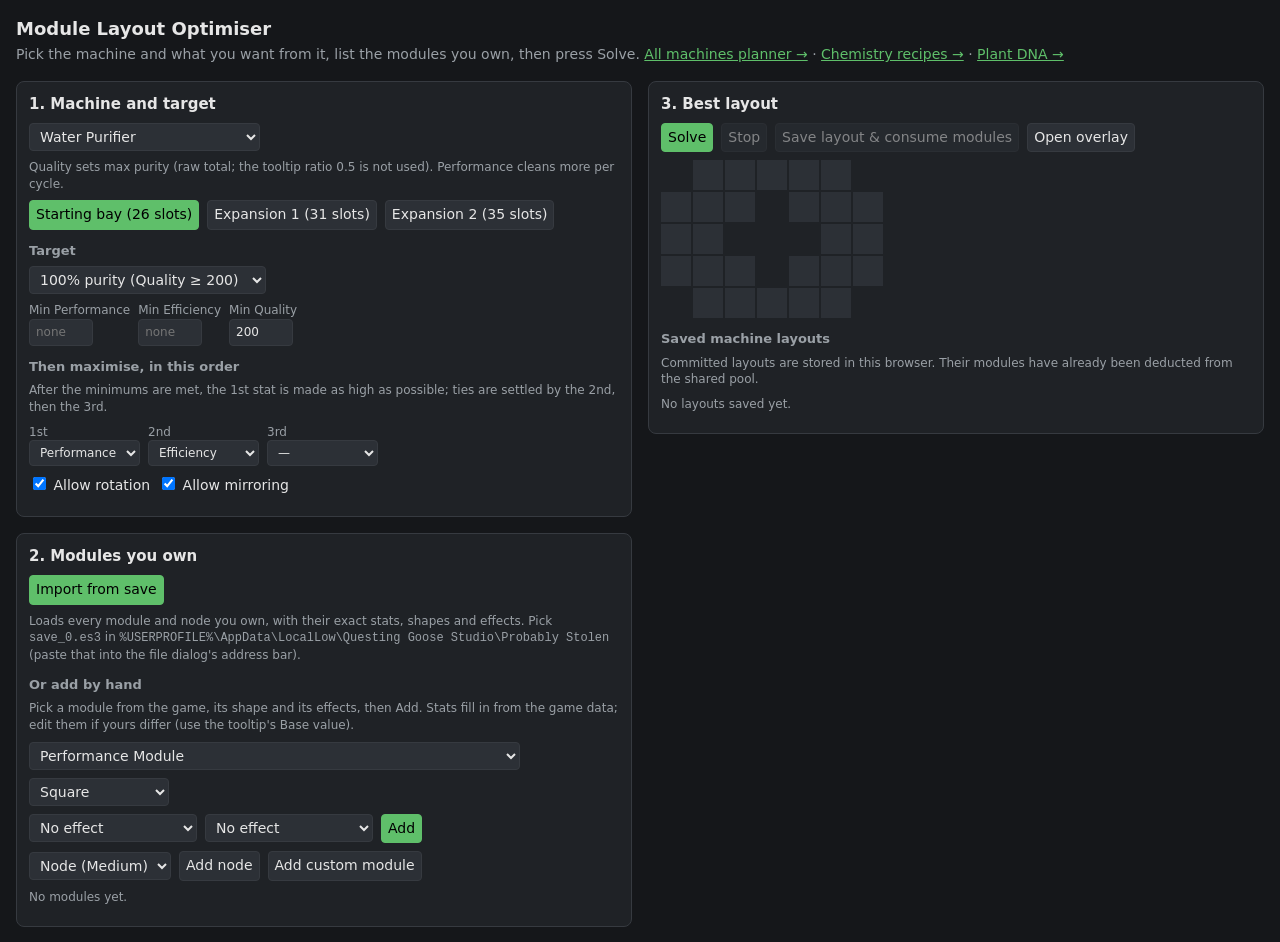
==== index.html @ c3459ebc "Add chemistry and plant DNA planners, drag ranking and save merge - chem.html: best recipes per prod" ====
<!doctype html>
<html lang="en">
<head>
<meta charset="utf-8">
<meta name="viewport" content="width=device-width,initial-scale=1">
<title>Module Layout Optimiser</title>
<link rel="stylesheet" href="style.css">
</head>
<body>
<header>
  <h1>Module Layout Optimiser</h1>
  <p>Pick the machine and what you want from it, list the modules you own, then press Solve. <a href="plan.html" style="color:var(--accent)">All machines planner →</a> · <a href="chem.html" style="color:var(--accent)">Chemistry recipes →</a> · <a href="plants.html" style="color:var(--accent)">Plant DNA →</a></p>
</header>
<main>
  <section>
    <h2>1. Machine and target</h2>
    <div class="row"><select id="machine" aria-label="Machine"></select></div>
    <p class="hint" id="machineStats"></p>
    <div class="row" id="stages"></div>
    <h3>Target</h3>
    <div class="row"><select id="preset" aria-label="Target preset"></select></div>
    <div class="row stack" id="mins"></div>
    <h3>Then maximise, in this order</h3>
    <p class="hint">After the minimums are met, the 1st stat is made as high as possible; ties are settled by the 2nd, then the 3rd.</p>
    <div class="row stack" id="priority"></div>
    <div class="row">
      <label><input type="checkbox" id="rotate"> Allow rotation</label>
      <label><input type="checkbox" id="flip"> Allow mirroring</label>
    </div>
  </section>

  <section>
    <h2>2. Modules you own</h2>
    <div class="row"><button class="primary" id="importSave">Import from save</button><input type="file" id="saveFile" accept=".es3" hidden></div>
    <p class="hint">Loads every module and node you own, with their exact stats, shapes and effects. Pick <code>save_0.es3</code> in
      <code>%USERPROFILE%\AppData\LocalLow\Questing Goose Studio\Probably Stolen</code> (paste that into the file dialog's address bar).</p>
    <h3>Or add by hand</h3>
    <p class="hint">Pick a module from the game, its shape and its effects, then Add. Stats fill in from the game data; edit them if yours differ (use the tooltip's Base value).</p>
    <div class="row">
      <select id="catModule" aria-label="Module"></select>
      <select id="catVariant" aria-label="Shape"></select>
    </div>
    <div class="row">
      <select id="catEffect1" aria-label="Effect 1"></select>
      <select id="catEffect2" aria-label="Effect 2"></select>
      <button class="primary" id="addCat">Add</button>
    </div>
    <div class="row">
      <select id="nodeKind" aria-label="Node size"></select>
      <button id="addNode">Add node</button>
      <button id="addCustom">Add custom module</button>
    </div>
    <div id="mods"></div>
  </section>

  <section>
    <h2>3. Best layout</h2>
    <div class="row"><button class="primary" id="solve">Solve</button><button id="stop" disabled>Stop</button><button id="saveLayout" disabled>Save layout & consume modules</button><button id="openOverlay" title="Small window to keep over the game. With overlay.ahk running, Ctrl+Alt+O shows/hides it.">Open overlay</button><span id="status" class="muted"></span></div>
    <div id="result"></div>
    <h3>Saved machine layouts</h3>
    <p class="hint">Committed layouts are stored in this browser. Their modules have already been deducted from the shared pool.</p>
    <div id="savedLayouts"></div>
  </section>
</main>
<script src="game-data.js"></script>
<script src="solver.js"></script>
<script src="savegame.js"></script>
<script src="ui.js"></script>
<script>
const KEY = 'ps-module-optimiser-v3';
const FLAGS = [['receiver', 'Receiver'], ['top', 'Top Mount'], ['side', 'Side Mount'], ['feedback', 'Negative Feedback']];
const { evaluate } = solverModule();

const DEFAULT = { machine: 0, stage: 0, preset: 0, mins: [null, null, 200], priority: [0, 1, null], rotate: true, flip: true, modules: [], savedLayouts: [] };
let S;
try { S = { ...structuredClone(DEFAULT), ...JSON.parse(localStorage.getItem(KEY)) }; } catch { S = structuredClone(DEFAULT); }
let result = null, worker = null;

const $ = s => document.querySelector(s);
const save = () => { try { localStorage.setItem(KEY, JSON.stringify(S)); } catch {} };
const machine = () => GAME.machines[S.machine];
const bays = () => GAME.bays[machine().bay];
const accepted = m => m.node || machine().accepts.includes(m.type || 'universal');

function applyPreset() {
  const p = machine().presets[S.preset] || machine().presets[0];
  S.mins = p.mins.slice();
  const order = [0, 1, 2].filter(k => p.weights[k] > 0).sort((a, b) => p.weights[b] - p.weights[a]);
  S.priority = [0, 1, 2].map(r => order[r] ?? null);
}

// Priority order as weights: each rank counts 1000x the next, so a higher-priority stat always wins
// (stat totals stay well under 1000).
function weightsOf() {
  const w = [0, 0, 0];
  S.priority.forEach((k, r) => { if (k !== null && w[k] === 0) w[k] = 1000 ** (2 - r); });
  return w;
}

// Base stats as the game computes them: shape variant first, then each effect, truncating each time.
function catalogStats() {
  const cat = GAME.modules[$('#catModule').value];
  const variant = cat.variants ? GAME.variants[cat.variants][$('#catVariant').value] : null;
  const effects = [$('#catEffect1').value, $('#catEffect2').value].filter(v => v !== '').map(i => GAME.effects[i]);
  let base = cat.base.slice();
  for (const mult of [variant ? variant.mult : 1, ...effects.map(e => e.mult || 1)]) base = base.map(b => Math.trunc(b * mult));
  const m = { name: cat.name + (variant && variant.mult !== 1 ? ` (${variant.name})` : ''), type: cat.type, cells: cellsOf(variant ? variant.shape : cat.shape), base, count: 1 };
  for (const e of effects) if (e.flag) m[e.flag] = true;
  if (effects.length) m.name += ' · ' + effects.map(e => e.name).join(', ');
  return m;
}

function shapeHtml(m, i) {
  const size = Math.max(3, ...m.cells.map(p => Math.max(p[0], p[1]) + 1));
  let h = `<div class="grid shape${m.node ? ' fixed' : ''}" style="grid-template-columns:repeat(${size},18px)">`;
  for (let r = 0; r < size; r++) for (let c = 0; c < size; c++)
    h += `<div ${m.node ? '' : `data-shape="${i},${r},${c}"`} class="${m.cells.some(p => p[0] === r && p[1] === c) ? 'on' : ''}"></div>`;
  return h + '</div>';
}

function renderSavedLayouts() {
  const host = $('#savedLayouts');
  if (!S.savedLayouts || !S.savedLayouts.length) {
    host.innerHTML = '<p class="hint">No layouts saved yet.</p>';
    return;
  }
  host.innerHTML = S.savedLayouts.map((x, i) => {
    x.inserted = Array.isArray(x.inserted) ? x.inserted : x.placements.map(() => false);
    const done = x.inserted.filter(Boolean).length;
    const components = x.placements.map((p, n) => {
      const m = x.modules[p.id];
      return `<div class="component-row${x.inserted[n] ? ' done' : ''}" style="--component-color:${color(n + 1)}">
        <label><input type="checkbox" data-layout="${i}" data-component="${n}" ${x.inserted[n] ? 'checked' : ''}>
        <span class="component-name"><b>${m.node ? 'Node' : 'Module'} ${n + 1}:</b> ${esc(m.name)}</span></label>
        <span class="muted">${p.cells.length} cell${p.cells.length === 1 ? '' : 's'}</span>
      </div>`;
    }).join('');
    return `<div class="mod saved-layout">
      <div class="fields">
        <div class="layout-actions"><b>${esc(x.machineName)} — ${esc(x.stageName)}</b><button class="delete-layout" data-delete-layout="${i}">Delete layout</button></div>
        <span class="muted">${new Date(x.savedAt).toLocaleString()} · ${x.placements.length} components</span>
        ${boardHtml(x.layout, x.placements, x.modules)}
        <span>${STATS.map((s, k) => `${s}: ${fmt(x.totals[k])}%`).join(' · ')}</span>
        <div class="layout-actions"><b>Installation checklist</b><span class="progress">${done}/${x.placements.length} installed</span></div>
        <div class="component-list">${components}</div>
      </div>
    </div>`;
  }).join('');
}

// Identifies the same kind of module across the pool, saved layouts and re-imports.
const signature = m => JSON.stringify([m.name, m.type, m.cells, m.base, m.node, m.receiver, m.top, m.side, m.feedback]);

function restoreLayoutModules(x) {
  const used = {};
  x.placements.forEach(p => used[p.id] = (used[p.id] || 0) + 1);
  for (const [id, count] of Object.entries(used)) {
    const source = x.modules[+id];
    if (!source) continue;
    const key = signature(source);
    let existing = S.modules.find(m => signature(m) === key);
    if (existing) existing.count = (existing.count || 0) + count;
    else S.modules.push({ ...structuredClone(source), count });
  }
}

function render() {
  save();
  const mc = machine();
  $('#machine').innerHTML = GAME.machines.map((m, i) => `<option value="${i}" ${i === S.machine ? 'selected' : ''}>${esc(m.name)}</option>`).join('');
  $('#machineStats').textContent = mc.stats;
  $('#stages').innerHTML = bays().map((b, i) => `<button data-stage="${i}" class="${i === S.stage ? 'on' : ''}">${esc(b.name)}</button>`).join('');
  $('#preset').innerHTML = mc.presets.map((p, i) => `<option value="${i}" ${i === S.preset ? 'selected' : ''}>${esc(p.label)}</option>`).join('');
  $('#mins').innerHTML = STATS.map((s, k) => `<label>Min ${s}<input type="number" data-min="${k}" value="${S.mins[k] ?? ''}" placeholder="none"></label>`).join('');
  $('#priority').innerHTML = ['1st', '2nd', '3rd'].map((label, r) => `<label>${label}<select data-prio="${r}">
    <option value="">—</option>${STATS.map((s, k) => `<option value="${k}" ${S.priority[r] === k ? 'selected' : ''}>${s}</option>`).join('')}</select></label>`).join('');
  $('#rotate').checked = S.rotate; $('#flip').checked = S.flip;

  // Catalog pickers: modules this machine accepts first.
  const sel = $('#catModule').value;
  const cat = GAME.modules.map((m, i) => ({ m, i })).sort((a, b) => accepted(b.m) - accepted(a.m));
  $('#catModule').innerHTML = cat.map(({ m, i }) => `<option value="${i}">${esc(m.name)}${accepted(m) ? '' : ' (not for this machine)'}</option>`).join('');
  if (sel !== '') $('#catModule').value = sel;
  renderVariants();
  const effOpts = '<option value="">No effect</option>' + GAME.effects.map((e, i) => `<option value="${i}">${esc(e.name)}</option>`).join('');
  for (const id of ['#catEffect1', '#catEffect2']) { const v = $(id).value; $(id).innerHTML = effOpts; $(id).value = v; }
  $('#nodeKind').innerHTML = GAME.nodes.map((n, i) => `<option value="${i}">${esc(n.name)}</option>`).join('');

  $('#mods').innerHTML = S.modules.map((m, i) => `<div class="mod${accepted(m) ? '' : ' off'}" data-m="${i}">${shapeHtml(m, i)}
    <div class="fields">
      <div class="row" style="margin:0">
        <span class="swatch" style="background:${color(i)}"></span>
        <input data-f="name" value="${esc(m.name)}" aria-label="Name" style="flex:1">
      </div>
      ${m.node ? '<span class="muted">Node: no own stats. Gets 20% of the base stats of each module touching it.</span>' : `
      <div class="row stack" style="margin:0">
        ${STATS.map((s, k) => `<label>${s}<input type="number" data-s="${k}" value="${m.base[k]}"></label>`).join('')}
      </div>
      <div class="row flags" style="margin:0">
        ${FLAGS.map(([f, label]) => `<label><input type="checkbox" data-f="${f}" ${m[f] ? 'checked' : ''}> ${label}</label>`).join('')}
      </div>`}
      <div class="row" style="margin:0">
        <label class="muted">Count <input type="number" min="0" data-f="count" value="${m.count}"></label>
        <button data-dup="${i}">Copy</button><button data-del="${i}">Remove</button>
        ${accepted(m) ? '' : '<span class="warn">Not accepted by this machine</span>'}
      </div>
    </div></div>`).join('') || '<p class="hint">No modules yet.</p>';
  renderResult();
  renderSavedLayouts();
}

function renderVariants() {
  const cat = GAME.modules[$('#catModule').value || 0];
  const v = $('#catVariant').value;
  $('#catVariant').innerHTML = cat.variants ? GAME.variants[cat.variants].map((x, i) => `<option value="${i}">${esc(x.name)}</option>`).join('') : '<option value="">Fixed shape</option>';
  $('#catVariant').disabled = !cat.variants;
  if (cat.variants && v !== '' && v < GAME.variants[cat.variants].length) $('#catVariant').value = v;
}

function renderResult() {
  const layout = bays()[S.stage].layout, g = gridOf(layout);
  const r = result && result.machine === S.machine && result.stage === S.stage ? result : null;
  const board = r && r.placements.length ? boardHtml(layout, r.placements, r.mods) : (() => {
    let h = `<div class="grid" style="grid-template-columns:repeat(${g.cols},30px)">`;
    for (let i = 0; i < g.rows * g.cols; i++) h += g.usable[i] ? '<div></div>' : '<div class="x"></div>';
    return h + '</div>';
  })();
  if (!r || !r.placements.length) { $('#result').innerHTML = board + (r && r.note ? `<p class="${r.noteClass}">${esc(r.note)}</p>` : ''); return; }

  const byId = Object.fromEntries(r.types.map(t => [t.id, t]));
  const { totals, items } = evaluate(g, r.placements, byId);
  const mins = r.mins;
  const tot = STATS.map((s, k) => {
    const need = mins[k] === null ? '' : totals[k] >= mins[k] ? ` <span class="ok">≥ ${mins[k]} ✓</span>` : ` <span class="bad">needs ${mins[k]}</span>`;
    return `<tr><td>${s}</td><td>${fmt(totals[k])}%${need}</td></tr>`;
  }).join('');
  const readout = machine().readout(...totals).map(line => `<tr><td colspan="2">${esc(line)}</td></tr>`).join('');
  const rows = r.placements.map((p, n) => {
    const m = r.mods[p.id];
    return `<tr><td><span class="swatch" style="background:${color(n + 1)}"></span>${m.node ? 'N' : ''}${n + 1}. ${esc(m.name)}</td><td>${items[n].map(fmt).join(' / ')}</td></tr>`;
  }).join('');
  $('#result').innerHTML = `${board}
    ${r.note ? `<p class="${r.noteClass}">${esc(r.note)}</p>` : ''}
    <table><tr><td colspan="2"><b>Totals</b></td></tr>${tot}</table>
    <table><tr><td colspan="2"><b>${esc(machine().name)}</b></td></tr>${readout}</table>
    <table><tr><td colspan="2"><b>Placed items</b> <span class="muted">(Performance / Efficiency / Quality, with bonuses)</span></td></tr>${rows}</table>`;
}

function solveNow() {
  const g = gridOf(bays()[S.stage].layout);
  const mods = structuredClone(S.modules);
  const types = mods.map((m, id) => ({ id, cells: m.cells, count: accepted(m) ? m.count : 0, base: m.node ? [0, 0, 0] : m.base,
    node: !!m.node, receiver: !!m.receiver, top: !!m.top, side: !!m.side, feedback: !!m.feedback }));
  const opts = { weights: weightsOf(), mins: S.mins.slice(), rotate: S.rotate, flip: S.flip, heuristicMs: 5000, timeLimitMs: 60000 };
  const base = { machine: S.machine, stage: S.stage, mods, types, mins: opts.mins };
  const t0 = Date.now();
  const show = (r, note, noteClass) => { result = { ...base, ...r, note, noteClass }; renderResult(); };
  const finish = () => { worker = null; $('#solve').disabled = false; $('#stop').disabled = true; $('#saveLayout').disabled = !(result && result.found && result.placements.length); };
  $('#solve').disabled = true; $('#stop').disabled = false; $('#saveLayout').disabled = true;
  $('#status').textContent = 'Solving…';

  worker = startSolver({ grid: g, types, opts },
    r => { show(r); $('#status').textContent = `Solving… best so far after ${((Date.now() - t0) / 1000).toFixed(1)} s`; },
    r => {
      const secs = ((Date.now() - t0) / 1000).toFixed(1);
      if (r.found) {
        show(r);
        $('#status').textContent = r.optimal ? `Best possible layout (${secs} s)` : `Best layout found (${secs} s). Too many combinations to prove nothing beats it.`;
        return finish();
      }
      // Target out of reach: show the layout that gets closest to the minimums.
      const cons = [0, 1, 2].filter(k => opts.mins[k] !== null);
      $('#status').textContent = 'Target not reachable. Finding the closest layout…';
      worker = startSolver({ grid: g, types, opts: { ...opts, mins: [null, null, null], weights: [0, 1, 2].map(k => +cons.includes(k)) } },
        x => show(x),
        x => {
          const gap = cons.map(k => `${STATS[k]} ${x.totals[k]} of ${opts.mins[k]}`).join(', ');
          show(x, `Target not reachable with these modules. Closest: ${gap}.`, 'bad');
          $('#status').textContent = x.optimal ? 'Closest possible layout' : 'Closest found before time limit';
          finish();
        });
    });
}

function saveLayoutAndConsume() {
  if (!result || !result.found || !result.placements.length) return;
  const used = {};
  for (const p of result.placements) used[p.id] = (used[p.id] || 0) + 1;

  // Validate the whole allocation before changing the inventory.
  for (const [id, n] of Object.entries(used)) {
    const available = result.mods[+id]?.count || 0;
    if (n > available) {
      alert(`Cannot save: ${result.mods[+id]?.name || 'A module'} has only ${available} available, but the layout uses ${n}.`);
      return;
    }
  }

  const bay = bays()[S.stage];
  const grid = gridOf(bay.layout);
  const byId = Object.fromEntries(result.types.map(t => [t.id, t]));
  const evaluated = evaluate(grid, result.placements, byId);
  S.savedLayouts = S.savedLayouts || [];
  S.savedLayouts.push({
    machine: S.machine,
    machineName: machine().name,
    stage: S.stage,
    stageName: bay.name,
    layout: bay.layout.slice(),
    placements: structuredClone(result.placements),
    inserted: result.placements.map(() => false),
    modules: structuredClone(result.mods),
    totals: evaluated.totals,
    savedAt: new Date().toISOString()
  });

  // The solver's IDs correspond to the inventory entries captured when Solve was pressed.
  // Consume only the placed quantity; any unused copies remain in the pool.
  for (const [id, n] of Object.entries(used)) {
    const m = S.modules[+id];
    if (m) m.count = Math.max(0, m.count - n);
  }
  S.modules = S.modules.filter(m => m.count > 0);

  clearResult();
  render();
  $('#status').textContent = 'Layout saved. Used modules have been removed from the available pool.';
}

function stopNow() {
  if (worker) worker.terminate();
  if (result) { result.note = 'Stopped early: this is the best layout found so far.'; result.noteClass = 'warn'; }
  $('#status').textContent = 'Stopped';
  worker = null; $('#solve').disabled = false; $('#stop').disabled = true; $('#saveLayout').disabled = !(result && result.found && result.placements.length);
  renderResult();
}

const clearResult = () => { result = null; $('#status').textContent = ''; if ($('#saveLayout')) $('#saveLayout').disabled = true; };

async function importSave(file) {
  if (!file) return;
  let mods;
  try { mods = readSaveModules(await file.text(), GAME.effects); } catch (err) { alert('Could not read that save: ' + err.message); return; }
  if (!mods.length) { alert('No owned modules or nodes found in that file. Pick save_0.es3 (not saves_index.es3 or SaveFile.es3).'); return; }
  // Modules in saved layouts are still owned in the save; keep them out of the free pool.
  let reserved = 0, unmatched = 0;
  for (const x of S.savedLayouts || []) for (const p of x.placements) {
    const m = mods.find(m => m.count > 0 && signature(m) === signature(x.modules[p.id]));
    if (m) { m.count--; reserved++; } else unmatched++;
  }
  mods = mods.filter(m => m.count > 0);
  const total = mods.reduce((s, m) => s + m.count, 0);
  if (S.modules.length && !confirm(`Replace your ${S.modules.length} module entries with the ${total} free items from the save?`)) return;
  S.modules = mods;
  clearResult(); render();
  $('#status').textContent = `Imported ${total} free items (${mods.length} kinds) from ${file.name}` +
    (reserved ? `; ${reserved} kept aside for saved layouts` : '') +
    (unmatched ? `; ${unmatched} saved-layout items no longer match the save (stats changed?)` : '');
}

document.addEventListener('click', e => {
  const d = e.target.dataset, id = e.target.id;
  if (d.stage) { S.stage = +d.stage; clearResult(); render(); }
  else if (d.shape) {
    const [i, r, c] = d.shape.split(',').map(Number), m = S.modules[i];
    const k = m.cells.findIndex(p => p[0] === r && p[1] === c);
    k >= 0 ? m.cells.splice(k, 1) : m.cells.push([r, c]);
    clearResult(); render();
  }
  else if (d.dup) { S.modules.splice(+d.dup + 1, 0, structuredClone(S.modules[d.dup])); clearResult(); render(); }
  else if (d.del) { S.modules.splice(+d.del, 1); clearResult(); render(); }
  else if (id === 'addCat') { S.modules.push(catalogStats()); clearResult(); render(); }
  else if (id === 'addNode') {
    const n = GAME.nodes[$('#nodeKind').value];
    S.modules.push({ name: n.name, cells: cellsOf(n.shape), base: [0, 0, 0], count: 1, node: true });
    clearResult(); render();
  }
  else if (id === 'addCustom') {
    S.modules.push({ name: `Custom module ${S.modules.length + 1}`, type: 'universal', cells: [[1, 1]], base: [0, 0, 0], count: 1 });
    clearResult(); render();
  }
  else if (id === 'importSave') $('#saveFile').click();
  else if (id === 'solve') solveNow();
  else if (id === 'stop') stopNow();
  else if (id === 'saveLayout') saveLayoutAndConsume();
  else if (id === 'openOverlay') window.open('overlay.html', 'LayoutOverlay', 'popup,width=460,height=820');
  else if (d.deleteLayout !== undefined) {
    const i = +d.deleteLayout, x = S.savedLayouts[i];
    if (x && confirm(`Delete ${x.machineName} — ${x.stageName}? Its consumed modules will be returned to the available pool.`)) {
      restoreLayoutModules(x); S.savedLayouts.splice(i, 1); save(); render();
      $('#status').textContent = 'Layout deleted and its modules returned to the pool.';
    }
  }
});

document.addEventListener('change', e => {
  const t = e.target, d = t.dataset;
  if (d.layout !== undefined && d.component !== undefined) {
    const x = S.savedLayouts[+d.layout];
    if (x) { x.inserted = Array.isArray(x.inserted) ? x.inserted : x.placements.map(() => false); x.inserted[+d.component] = t.checked; save(); renderSavedLayouts(); }
    return;
  }
  if (t.id === 'machine') { S.machine = +t.value; S.stage = 0; S.preset = 0; applyPreset(); }
  else if (t.id === 'preset') { S.preset = +t.value; applyPreset(); }
  else if (t.id === 'catModule') { renderVariants(); return; }
  else if (['catVariant', 'catEffect1', 'catEffect2', 'nodeKind'].includes(t.id)) return;
  else if (t.id === 'rotate') S.rotate = t.checked;
  else if (t.id === 'flip') S.flip = t.checked;
  else if (d.min) S.mins[d.min] = t.value === '' ? null : parseInt(t.value, 10);
  else if (d.prio) S.priority[d.prio] = t.value === '' ? null : +t.value;
  else if (t.id === 'saveFile') { importSave(t.files[0]); t.value = ''; return; }
  else if (d.s || d.f) {
    const m = S.modules[t.closest('.mod').dataset.m];
    if (d.s) m.base[d.s] = parseInt(t.value, 10) || 0;
    else m[d.f] = t.type === 'checkbox' ? t.checked : d.f === 'count' ? Math.max(0, t.value | 0) : t.value;
  }
  else return;
  clearResult(); render();
});

render();
</script>
</body>
</html>
---- style.css ----
:root { --bg:#15171a; --panel:#1f2226; --line:#363a40; --text:#e6e6e6; --muted:#9aa0a6; --cell:#2c3036; --accent:#5fbf6a; --warn:#e0a84f; --bad:#e06c6c; }
* { box-sizing: border-box; }
body { margin: 0; background: var(--bg); color: var(--text); font: 14px/1.4 system-ui, sans-serif; }
header { max-width: none; margin: 0 auto; padding: 16px 16px 0; }
h1 { margin: 0; font-size: 18px; }
header p { margin: 4px 0 0; color: var(--muted); }
main { max-width: none; margin: 0 auto; padding: 16px; display: grid; gap: 16px; grid-template-columns: repeat(auto-fit, minmax(min(100%, 360px), 1fr)); align-items: start; }
section { background: var(--panel); border: 1px solid var(--line); border-radius: 8px; padding: 12px; min-width: 0; }
h2 { margin: 0 0 8px; font-size: 15px; }
h3 { margin: 12px 0 6px; font-size: 13px; color: var(--muted); font-weight: 600; }
.hint { color: var(--muted); font-size: 12px; margin: 0 0 8px; }
input, button, select { font: inherit; color: var(--text); background: var(--cell); border: 1px solid var(--line); border-radius: 4px; padding: 4px 6px; }
select { max-width: 100%; }
input[type=number] { width: 64px; }
button { cursor: pointer; }
button:hover { border-color: var(--accent); }
button.on, button.primary { background: var(--accent); color: #000; border-color: var(--accent); }
button:disabled { opacity: .5; cursor: default; }
.row { display: flex; gap: 8px; align-items: center; flex-wrap: wrap; margin-bottom: 8px; }
.stack label { display: inline-flex; flex-direction: column; font-size: 12px; color: var(--muted); }
.grid { display: inline-grid; gap: 2px; }
.grid div { width: 30px; height: 30px; background: var(--cell); border-radius: 0; display: flex; align-items: center; justify-content: center; font-size: 10px; font-weight: 800; color: #080a0c; position:relative; }
.grid div.part { outline: 2px solid rgba(255,255,255,.82); outline-offset: -2px; }
.grid div.part.origin::after { content:'•'; position:absolute; top:0; left:2px; font-size:9px; line-height:9px; color:#fff; text-shadow:0 1px 2px #000; }
.component-list { display:grid; gap:5px; margin-top:8px; }
.component-row { display:flex; align-items:center; gap:8px; padding:6px 8px; border:1px solid var(--line); border-left:4px solid var(--component-color); border-radius:4px; }
.component-row.done { opacity:.62; background:#202a24; }
.component-row.done .component-name { text-decoration:line-through; }
.component-row label { display:flex; align-items:center; gap:6px; flex:1; cursor:pointer; }
.component-row input { accent-color:var(--accent); }
.delete-layout { border-color:var(--bad); color:#ffb5b5; }
.layout-actions { display:flex; justify-content:space-between; align-items:center; gap:8px; flex-wrap:wrap; }
.progress { color:var(--muted); font-size:12px; }
.grid div.x { background: transparent; }
.grid.shape div { width: 18px; height: 18px; cursor: pointer; }
.grid.shape div.on { background: var(--accent); }
.grid.shape.fixed div { cursor: default; }
.grid.shape.fixed div.on { background: #d9b46a; }
.mod { display: flex; gap: 12px; padding: 10px 0; border-top: 1px solid var(--line); }
.mod.off { opacity: .45; }
.mod .fields { display: flex; flex-direction: column; gap: 6px; flex: 1; min-width: 0; }
.flags label { font-size: 12px; color: var(--muted); }
.muted { color: var(--muted); font-size: 12px; }
.ok { color: var(--accent); } .bad { color: var(--bad); } .warn { color: var(--warn); }
table { border-collapse: collapse; margin-top: 8px; }
td { padding: 2px 10px 2px 0; }
.swatch { display: inline-block; width: 12px; height: 12px; border-radius: 2px; vertical-align: middle; margin-right: 4px; }

/* Medium windows: two columns, setup on the left and results on the right. */
@media (min-width: 760px) and (max-width: 1399px) {
  main { grid-template-columns: minmax(0, 1fr) minmax(0, 1fr); }
  main > section:nth-of-type(3) { grid-column: 2; grid-row: 1 / span 2; }
}

/* Result boards: cells follow the board's own size (--cs) and the board never shrinks in a narrow column. */
.grid.board { flex: none; }
.grid.board div { width: var(--cs, 30px); height: var(--cs, 30px); font-size: calc(var(--cs, 30px) / 3); }
.boards figure { flex: none; }

/* Results stay in view while the setup column scrolls (whenever there is more than one column). */
@media (min-width: 760px) {
  main > section:last-of-type { position: sticky; top: 8px; max-height: calc(100vh - 16px); overflow: auto; }
}
/* Lists flow into extra columns when their panel is wide enough. */
#mods { display: grid; column-gap: 16px; grid-template-columns: repeat(auto-fill, minmax(min(100%, 380px), 1fr)); }
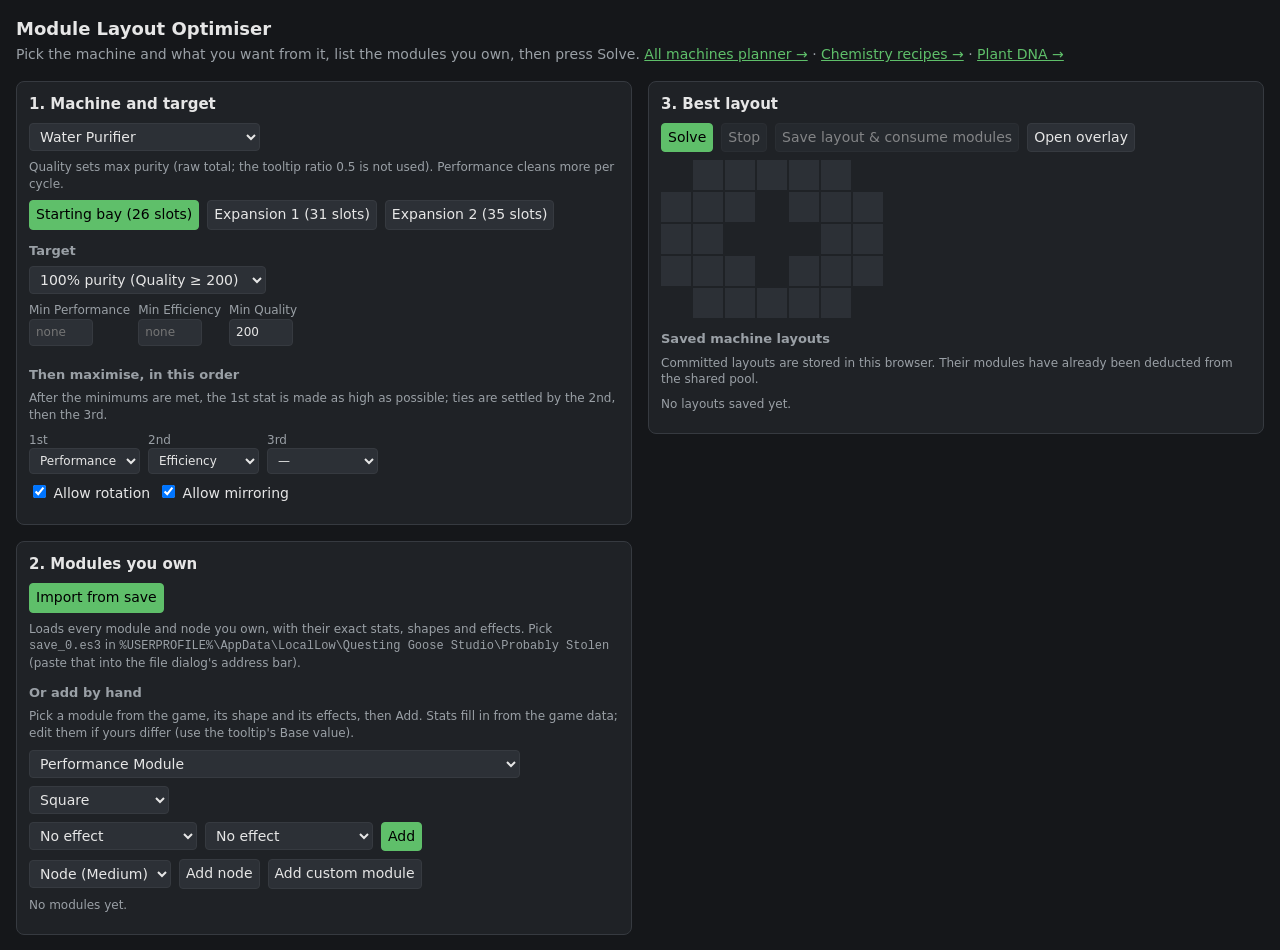
==== commit 3e506201: "Furnace Blast option, locked machines, DNA job labels - Solver: `fixed` pre-placed items and `requir" ====
--- a/index.html
+++ b/index.html
@@ -20,6 +20,7 @@
     <h3>Target</h3>
     <div class="row"><select id="preset" aria-label="Target preset"></select></div>
     <div class="row stack" id="mins"></div>
+    <div class="row" id="option"></div>
     <h3>Then maximise, in this order</h3>
     <p class="hint">After the minimums are met, the 1st stat is made as high as possible; ties are settled by the 2nd, then the 3rd.</p>
     <div class="row stack" id="priority"></div>
@@ -55,7 +56,7 @@
 
   <section>
     <h2>3. Best layout</h2>
-    <div class="row"><button class="primary" id="solve">Solve</button><button id="stop" disabled>Stop</button><button id="saveLayout" disabled>Save layout & consume modules</button><button id="openOverlay" title="Small window to keep over the game. With overlay.ahk running, Ctrl+Alt+O shows/hides it.">Open overlay</button><span id="status" class="muted"></span></div>
+    <div class="row"><button class="primary" id="solve">Solve</button><button id="stop" disabled>Stop</button><button id="saveLayout" disabled>Save layout & consume modules</button><button id="openOverlay" title="Small always-on-top window to keep over the game (Chrome or Edge; run the game windowed or borderless). Keep this tab open: the overlay closes with it.">Open overlay</button><span id="status" class="muted"></span></div>
     <div id="result"></div>
     <h3>Saved machine layouts</h3>
     <p class="hint">Committed layouts are stored in this browser. Their modules have already been deducted from the shared pool.</p>
@@ -85,6 +86,7 @@
 function applyPreset() {
   const p = machine().presets[S.preset] || machine().presets[0];
   S.mins = p.mins.slice();
+  if (p.blast !== undefined) S.blast = p.blast; // Furnace presets say whether the Blast module is used
   const order = [0, 1, 2].filter(k => p.weights[k] > 0).sort((a, b) => p.weights[b] - p.weights[a]);
   S.priority = [0, 1, 2].map(r => order[r] ?? null);
 }
@@ -171,6 +173,8 @@
   $('#machineStats').textContent = mc.stats;
   $('#stages').innerHTML = bays().map((b, i) => `<button data-stage="${i}" class="${i === S.stage ? 'on' : ''}">${esc(b.name)}</button>`).join('');
   $('#preset').innerHTML = mc.presets.map((p, i) => `<option value="${i}" ${i === S.preset ? 'selected' : ''}>${esc(p.label)}</option>`).join('');
+  const opt = mc.option, have = opt && requiredModule(mc, true, S.modules.filter(accepted)) !== null;
+  $('#option').innerHTML = opt ? `<label><input type="checkbox" id="blast" ${S.blast ? 'checked' : ''}> ${esc(opt.label)}</label>${S.blast && !have ? ` <span class="bad">Add a ${esc(opt.module)} to your modules first.</span>` : ''}` : '';
   $('#mins').innerHTML = STATS.map((s, k) => `<label>Min ${s}<input type="number" data-min="${k}" value="${S.mins[k] ?? ''}" placeholder="none"></label>`).join('');
   $('#priority').innerHTML = ['1st', '2nd', '3rd'].map((label, r) => `<label>${label}<select data-prio="${r}">
     <option value="">—</option>${STATS.map((s, k) => `<option value="${k}" ${S.priority[r] === k ? 'selected' : ''}>${s}</option>`).join('')}</select></label>`).join('');
@@ -234,7 +238,7 @@
     const need = mins[k] === null ? '' : totals[k] >= mins[k] ? ` <span class="ok">≥ ${mins[k]} ✓</span>` : ` <span class="bad">needs ${mins[k]}</span>`;
     return `<tr><td>${s}</td><td>${fmt(totals[k])}%${need}</td></tr>`;
   }).join('');
-  const readout = machine().readout(...totals).map(line => `<tr><td colspan="2">${esc(line)}</td></tr>`).join('');
+  const readout = machine().readout(...totals, { blast: r.blast }).map(line => `<tr><td colspan="2">${esc(line)}</td></tr>`).join('');
   const rows = r.placements.map((p, n) => {
     const m = r.mods[p.id];
     return `<tr><td><span class="swatch" style="background:${color(n + 1)}"></span>${m.node ? 'N' : ''}${n + 1}. ${esc(m.name)}</td><td>${items[n].map(fmt).join(' / ')}</td></tr>`;
@@ -251,8 +255,10 @@
   const mods = structuredClone(S.modules);
   const types = mods.map((m, id) => ({ id, cells: m.cells, count: accepted(m) ? m.count : 0, base: m.node ? [0, 0, 0] : m.base,
     node: !!m.node, receiver: !!m.receiver, top: !!m.top, side: !!m.side, feedback: !!m.feedback }));
-  const opts = { weights: weightsOf(), mins: S.mins.slice(), rotate: S.rotate, flip: S.flip, heuristicMs: 5000, timeLimitMs: 60000 };
-  const base = { machine: S.machine, stage: S.stage, mods, types, mins: opts.mins };
+  // A machine option (Furnace: Blast) makes the layout include that module.
+  const need = requiredModule(machine(), !!S.blast, mods.map((m, i) => ({ name: m.name, count: types[i].count })));
+  const opts = { weights: weightsOf(), mins: S.mins.slice(), require: need === null ? null : [need], rotate: S.rotate, flip: S.flip, heuristicMs: 5000, timeLimitMs: 60000 };
+  const base = { machine: S.machine, stage: S.stage, mods, types, mins: opts.mins, blast: need !== null };
   const t0 = Date.now();
   const show = (r, note, noteClass) => { result = { ...base, ...r, note, noteClass }; renderResult(); };
   const finish = () => { worker = null; $('#solve').disabled = false; $('#stop').disabled = true; $('#saveLayout').disabled = !(result && result.found && result.placements.length); };
@@ -383,7 +389,7 @@
   else if (id === 'solve') solveNow();
   else if (id === 'stop') stopNow();
   else if (id === 'saveLayout') saveLayoutAndConsume();
-  else if (id === 'openOverlay') window.open('overlay.html', 'LayoutOverlay', 'popup,width=460,height=820');
+  else if (id === 'openOverlay') showOverlay();
   else if (d.deleteLayout !== undefined) {
     const i = +d.deleteLayout, x = S.savedLayouts[i];
     if (x && confirm(`Delete ${x.machineName} — ${x.stageName}? Its consumed modules will be returned to the available pool.`)) {
@@ -402,6 +408,7 @@
   }
   if (t.id === 'machine') { S.machine = +t.value; S.stage = 0; S.preset = 0; applyPreset(); }
   else if (t.id === 'preset') { S.preset = +t.value; applyPreset(); }
+  else if (t.id === 'blast') S.blast = t.checked;
   else if (t.id === 'catModule') { renderVariants(); return; }
   else if (['catVariant', 'catEffect1', 'catEffect2', 'nodeKind'].includes(t.id)) return;
   else if (t.id === 'rotate') S.rotate = t.checked;
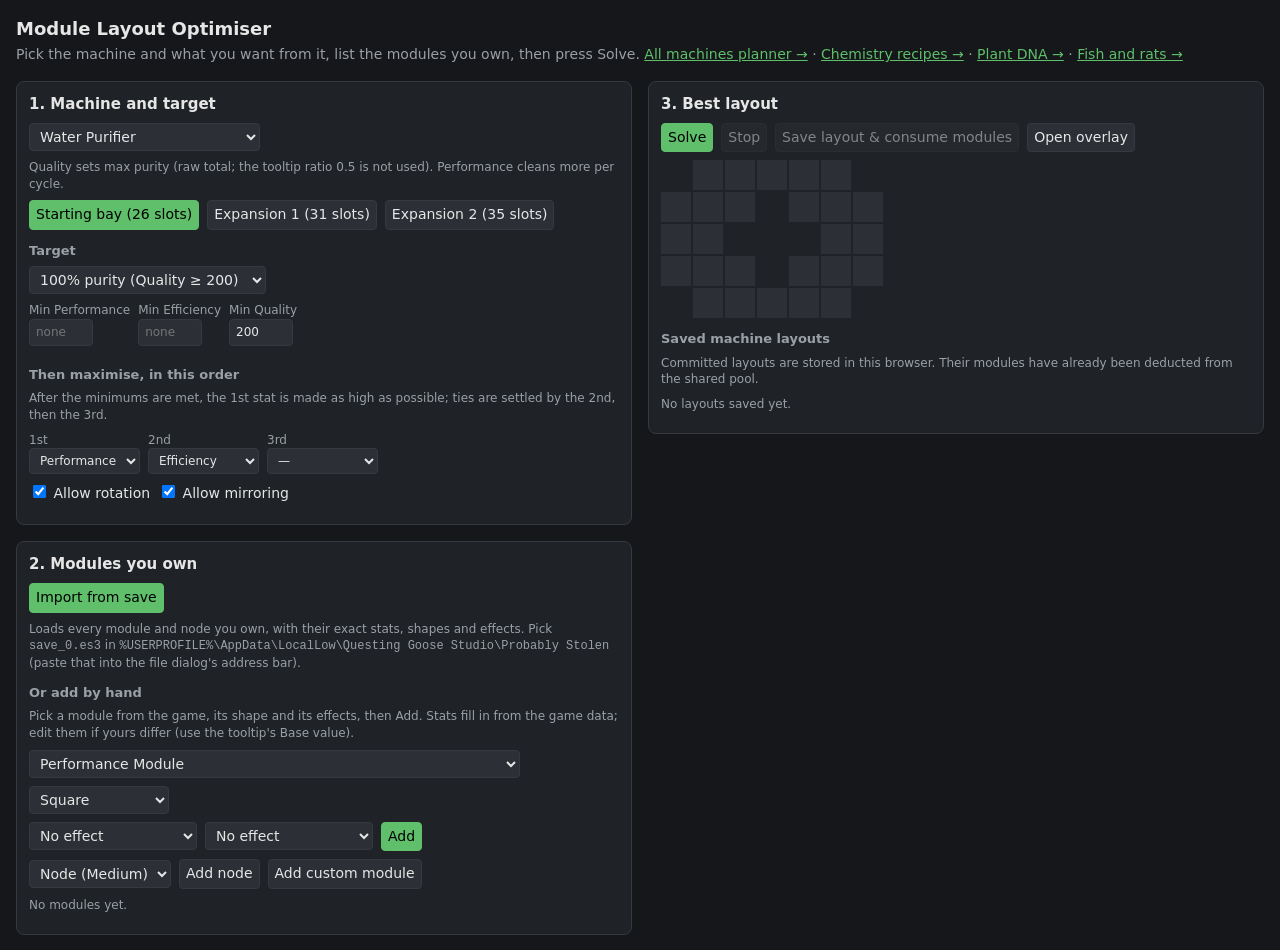
==== commit de1dd925: "Fish and rat culling page Best butcher age for every fish (Tilapia, Gutter, Graft, Eel, Electric Eel" ====
--- a/index.html
+++ b/index.html
@@ -9,7 +9,7 @@
 <body>
 <header>
   <h1>Module Layout Optimiser</h1>
-  <p>Pick the machine and what you want from it, list the modules you own, then press Solve. <a href="plan.html" style="color:var(--accent)">All machines planner →</a> · <a href="chem.html" style="color:var(--accent)">Chemistry recipes →</a> · <a href="plants.html" style="color:var(--accent)">Plant DNA →</a></p>
+  <p>Pick the machine and what you want from it, list the modules you own, then press Solve. <a href="plan.html" style="color:var(--accent)">All machines planner →</a> · <a href="chem.html" style="color:var(--accent)">Chemistry recipes →</a> · <a href="plants.html" style="color:var(--accent)">Plant DNA →</a> · <a href="animals.html" style="color:var(--accent)">Fish and rats →</a></p>
 </header>
 <main>
   <section>
@@ -131,7 +131,7 @@
     const done = x.inserted.filter(Boolean).length;
     const components = x.placements.map((p, n) => {
       const m = x.modules[p.id];
-      return `<div class="component-row${x.inserted[n] ? ' done' : ''}" style="--component-color:${color(n + 1)}">
+      return `<div class="component-row${x.inserted[n] ? ' done' : ''}" style="--component-color:${moduleColors(m)[0]}">
         <label><input type="checkbox" data-layout="${i}" data-component="${n}" ${x.inserted[n] ? 'checked' : ''}>
         <span class="component-name"><b>${m.node ? 'Node' : 'Module'} ${n + 1}:</b> ${esc(m.name)}</span></label>
         <span class="muted">${p.cells.length} cell${p.cells.length === 1 ? '' : 's'}</span>
@@ -141,8 +141,8 @@
       <div class="fields">
         <div class="layout-actions"><b>${esc(x.machineName)} — ${esc(x.stageName)}</b><button class="delete-layout" data-delete-layout="${i}">Delete layout</button></div>
         <span class="muted">${new Date(x.savedAt).toLocaleString()} · ${x.placements.length} components</span>
-        ${boardHtml(x.layout, x.placements, x.modules)}
-        <span>${STATS.map((s, k) => `${s}: ${fmt(x.totals[k])}%`).join(' · ')}</span>
+        <div data-tick data-layout-board="${i}">${boardHtml(x.layout, x.placements, x.modules, 30, x.inserted)}</div>
+        <span>${totalsHtml(x.totals)}</span>
         <div class="layout-actions"><b>Installation checklist</b><span class="progress">${done}/${x.placements.length} installed</span></div>
         <div class="component-list">${components}</div>
       </div>
@@ -173,8 +173,7 @@
   $('#machineStats').textContent = mc.stats;
   $('#stages').innerHTML = bays().map((b, i) => `<button data-stage="${i}" class="${i === S.stage ? 'on' : ''}">${esc(b.name)}</button>`).join('');
   $('#preset').innerHTML = mc.presets.map((p, i) => `<option value="${i}" ${i === S.preset ? 'selected' : ''}>${esc(p.label)}</option>`).join('');
-  const opt = mc.option, have = opt && requiredModule(mc, true, S.modules.filter(accepted)) !== null;
-  $('#option').innerHTML = opt ? `<label><input type="checkbox" id="blast" ${S.blast ? 'checked' : ''}> ${esc(opt.label)}</label>${S.blast && !have ? ` <span class="bad">Add a ${esc(opt.module)} to your modules first.</span>` : ''}` : '';
+  $('#option').innerHTML = optionsHtml(mc, S, '', name => S.modules.some(m => accepted(m) && m.count > 0 && m.name.startsWith(name)));
   $('#mins').innerHTML = STATS.map((s, k) => `<label>Min ${s}<input type="number" data-min="${k}" value="${S.mins[k] ?? ''}" placeholder="none"></label>`).join('');
   $('#priority').innerHTML = ['1st', '2nd', '3rd'].map((label, r) => `<label>${label}<select data-prio="${r}">
     <option value="">—</option>${STATS.map((s, k) => `<option value="${k}" ${S.priority[r] === k ? 'selected' : ''}>${s}</option>`).join('')}</select></label>`).join('');
@@ -193,7 +192,7 @@
   $('#mods').innerHTML = S.modules.map((m, i) => `<div class="mod${accepted(m) ? '' : ' off'}" data-m="${i}">${shapeHtml(m, i)}
     <div class="fields">
       <div class="row" style="margin:0">
-        <span class="swatch" style="background:${color(i)}"></span>
+        <span class="swatch" style="background:${moduleColor(m)}"></span>
         <input data-f="name" value="${esc(m.name)}" aria-label="Name" style="flex:1">
       </div>
       ${m.node ? '<span class="muted">Node: no own stats. Gets 20% of the base stats of each module touching it.</span>' : `
@@ -221,6 +220,14 @@
   if (cat.variants && v !== '' && v < GAME.variants[cat.variants].length) $('#catVariant').value = v;
 }
 
+// Totals once the layout's Learning Algorithm modules have fully grown, and how many cycles that takes.
+function grownLine(r, grid) {
+  const cycles = cyclesToGrow(r.placements.map(p => r.mods[p.id]));
+  if (!cycles) return '';
+  const byId = Object.fromEntries(r.types.map(t => [t.id, { ...t, base: t.node ? t.base : grownBase(r.mods[t.id]) }]));
+  return `<p class="muted">Fully grown in about ${cycles} cycle${cycles === 1 ? '' : 's'}: ${totalsHtml(evaluate(grid, r.placements, byId).totals)}</p>`;
+}
+
 function renderResult() {
   const layout = bays()[S.stage].layout, g = gridOf(layout);
   const r = result && result.machine === S.machine && result.stage === S.stage ? result : null;
@@ -236,16 +243,16 @@
   const mins = r.mins;
   const tot = STATS.map((s, k) => {
     const need = mins[k] === null ? '' : totals[k] >= mins[k] ? ` <span class="ok">≥ ${mins[k]} ✓</span>` : ` <span class="bad">needs ${mins[k]}</span>`;
-    return `<tr><td>${s}</td><td>${fmt(totals[k])}%${need}</td></tr>`;
+    return `<tr><td>${statSpan(k)}</td><td>${statSpan(k, fmt(totals[k]) + "%")}${need}</td></tr>`;
   }).join('');
-  const readout = machine().readout(...totals, { blast: r.blast }).map(line => `<tr><td colspan="2">${esc(line)}</td></tr>`).join('');
+  const readout = machine().readout(...totals, r.options || {}).map(line => `<tr><td colspan="2">${esc(line)}</td></tr>`).join('');
   const rows = r.placements.map((p, n) => {
     const m = r.mods[p.id];
-    return `<tr><td><span class="swatch" style="background:${color(n + 1)}"></span>${m.node ? 'N' : ''}${n + 1}. ${esc(m.name)}</td><td>${items[n].map(fmt).join(' / ')}</td></tr>`;
+    return `<tr><td><span class="swatch" style="background:${moduleColor(m)}"></span>${m.node ? 'N' : ''}${n + 1}. ${esc(m.name)}</td><td>${items[n].map(fmt).join(' / ')}</td></tr>`;
   }).join('');
-  $('#result').innerHTML = `${board}
+  $('#result').innerHTML = `${board}${legendHtml()}
     ${r.note ? `<p class="${r.noteClass}">${esc(r.note)}</p>` : ''}
-    <table><tr><td colspan="2"><b>Totals</b></td></tr>${tot}</table>
+    <table><tr><td colspan="2"><b>Totals</b></td></tr>${tot}</table>${grownLine(r, g)}
     <table><tr><td colspan="2"><b>${esc(machine().name)}</b></td></tr>${readout}</table>
     <table><tr><td colspan="2"><b>Placed items</b> <span class="muted">(Performance / Efficiency / Quality, with bonuses)</span></td></tr>${rows}</table>`;
 }
@@ -253,12 +260,17 @@
 function solveNow() {
   const g = gridOf(bays()[S.stage].layout);
   const mods = structuredClone(S.modules);
+  // Learning Algorithm modules also earn what they will still grow (targets are checked on today's stats), so the
+  // layout fills up with them. Growth counts for prioritised stats and for stats with a minimum, except Quality
+  // on a machine where it only counts in whole steps (Furnace).
+  const w = weightsOf(), growW = w.map((x, k) => x || (S.mins[k] !== null && !(k === 2 && machine().qualityStep) ? Math.max(...w, 1) : 0));
   const types = mods.map((m, id) => ({ id, cells: m.cells, count: accepted(m) ? m.count : 0, base: m.node ? [0, 0, 0] : m.base,
-    node: !!m.node, receiver: !!m.receiver, top: !!m.top, side: !!m.side, feedback: !!m.feedback }));
+    node: !!m.node, receiver: !!m.receiver, top: !!m.top, side: !!m.side, feedback: !!m.feedback,
+    cost: m.node || !m.learnMax ? 0 : -grownBase(m).reduce((s, v, k) => s + growW[k] * (v - m.base[k]), 0) }));
   // A machine option (Furnace: Blast) makes the layout include that module.
-  const need = requiredModule(machine(), !!S.blast, mods.map((m, i) => ({ name: m.name, count: types[i].count })));
-  const opts = { weights: weightsOf(), mins: S.mins.slice(), require: need === null ? null : [need], rotate: S.rotate, flip: S.flip, heuristicMs: 5000, timeLimitMs: 60000 };
-  const base = { machine: S.machine, stage: S.stage, mods, types, mins: opts.mins, blast: need !== null };
+  const need = requiredModules(machine(), S, mods.map((m, i) => ({ name: m.name, count: types[i].count }))).ids;
+  const opts = { weights: weightsOf(), mins: S.mins.slice(), require: need.length ? need : null, rotate: S.rotate, flip: S.flip, heuristicMs: 5000, timeLimitMs: 60000 };
+  const base = { machine: S.machine, stage: S.stage, mods, types, mins: opts.mins, options: Object.fromEntries((machine().options || []).map(o => [o.key, !!S[o.key]])) };
   const t0 = Date.now();
   const show = (r, note, noteClass) => { result = { ...base, ...r, note, noteClass }; renderResult(); };
   const finish = () => { worker = null; $('#solve').disabled = false; $('#stop').disabled = true; $('#saveLayout').disabled = !(result && result.found && result.placements.length); };
@@ -366,6 +378,13 @@
 
 document.addEventListener('click', e => {
   const d = e.target.dataset, id = e.target.id;
+  // a module clicked on a saved layout's board: tick or untick it in its installation checklist
+  const board = e.target.closest('[data-layout-board]'), cell = e.target.closest('[data-n]');
+  if (board && cell) {
+    const x = S.savedLayouts[+board.dataset.layoutBoard];
+    if (x) { x.inserted = Array.isArray(x.inserted) ? x.inserted : x.placements.map(() => false); x.inserted[+cell.dataset.n] = !x.inserted[+cell.dataset.n]; save(); renderSavedLayouts(); }
+    return;
+  }
   if (d.stage) { S.stage = +d.stage; clearResult(); render(); }
   else if (d.shape) {
     const [i, r, c] = d.shape.split(',').map(Number), m = S.modules[i];
@@ -408,7 +427,7 @@
   }
   if (t.id === 'machine') { S.machine = +t.value; S.stage = 0; S.preset = 0; applyPreset(); }
   else if (t.id === 'preset') { S.preset = +t.value; applyPreset(); }
-  else if (t.id === 'blast') S.blast = t.checked;
+  else if (t.dataset.opt) S[t.dataset.opt] = t.checked; // a module you want in the layout
   else if (t.id === 'catModule') { renderVariants(); return; }
   else if (['catVariant', 'catEffect1', 'catEffect2', 'nodeKind'].includes(t.id)) return;
   else if (t.id === 'rotate') S.rotate = t.checked;
--- a/style.css
+++ b/style.css
@@ -1,4 +1,4 @@
-:root { --bg:#15171a; --panel:#1f2226; --line:#363a40; --text:#e6e6e6; --muted:#9aa0a6; --cell:#2c3036; --accent:#5fbf6a; --warn:#e0a84f; --bad:#e06c6c; }
+:root { --bg:#15171a; --panel:#1f2226; --line:#363a40; --text:#e6e6e6; --muted:#9aa0a6; --cell:#2c3036; --accent:#5fbf6a; --warn:#e0a84f; --bad:#e06c6c; --perf:#e8645f; --eff:#5fbf6a; --qual:#e8c547; --node:#6aa8e0; --nostat:#8a8f96; }
 * { box-sizing: border-box; }
 body { margin: 0; background: var(--bg); color: var(--text); font: 14px/1.4 system-ui, sans-serif; }
 header { max-width: none; margin: 0 auto; padding: 16px 16px 0; }
@@ -63,3 +63,9 @@
 }
 /* Lists flow into extra columns when their panel is wide enough. */
 #mods { display: grid; column-gap: 16px; grid-template-columns: repeat(auto-fill, minmax(min(100%, 380px), 1fr)); }
+/* Stat colours, the same on every page: Performance red, Efficiency green, Quality yellow. */
+.st0 { color: var(--perf); } .st1 { color: var(--eff); } .st2 { color: var(--qual); }
+.legend { display: flex; gap: 10px; flex-wrap: wrap; font-size: 12px; color: var(--muted); margin: 4px 0; }
+.component-row .muted { text-align: right; }
+.grid div.part.done { opacity: .3; } /* ticked as installed */
+[data-tick] .grid div.part { cursor: pointer; } /* click a module on the board to tick or untick it */
